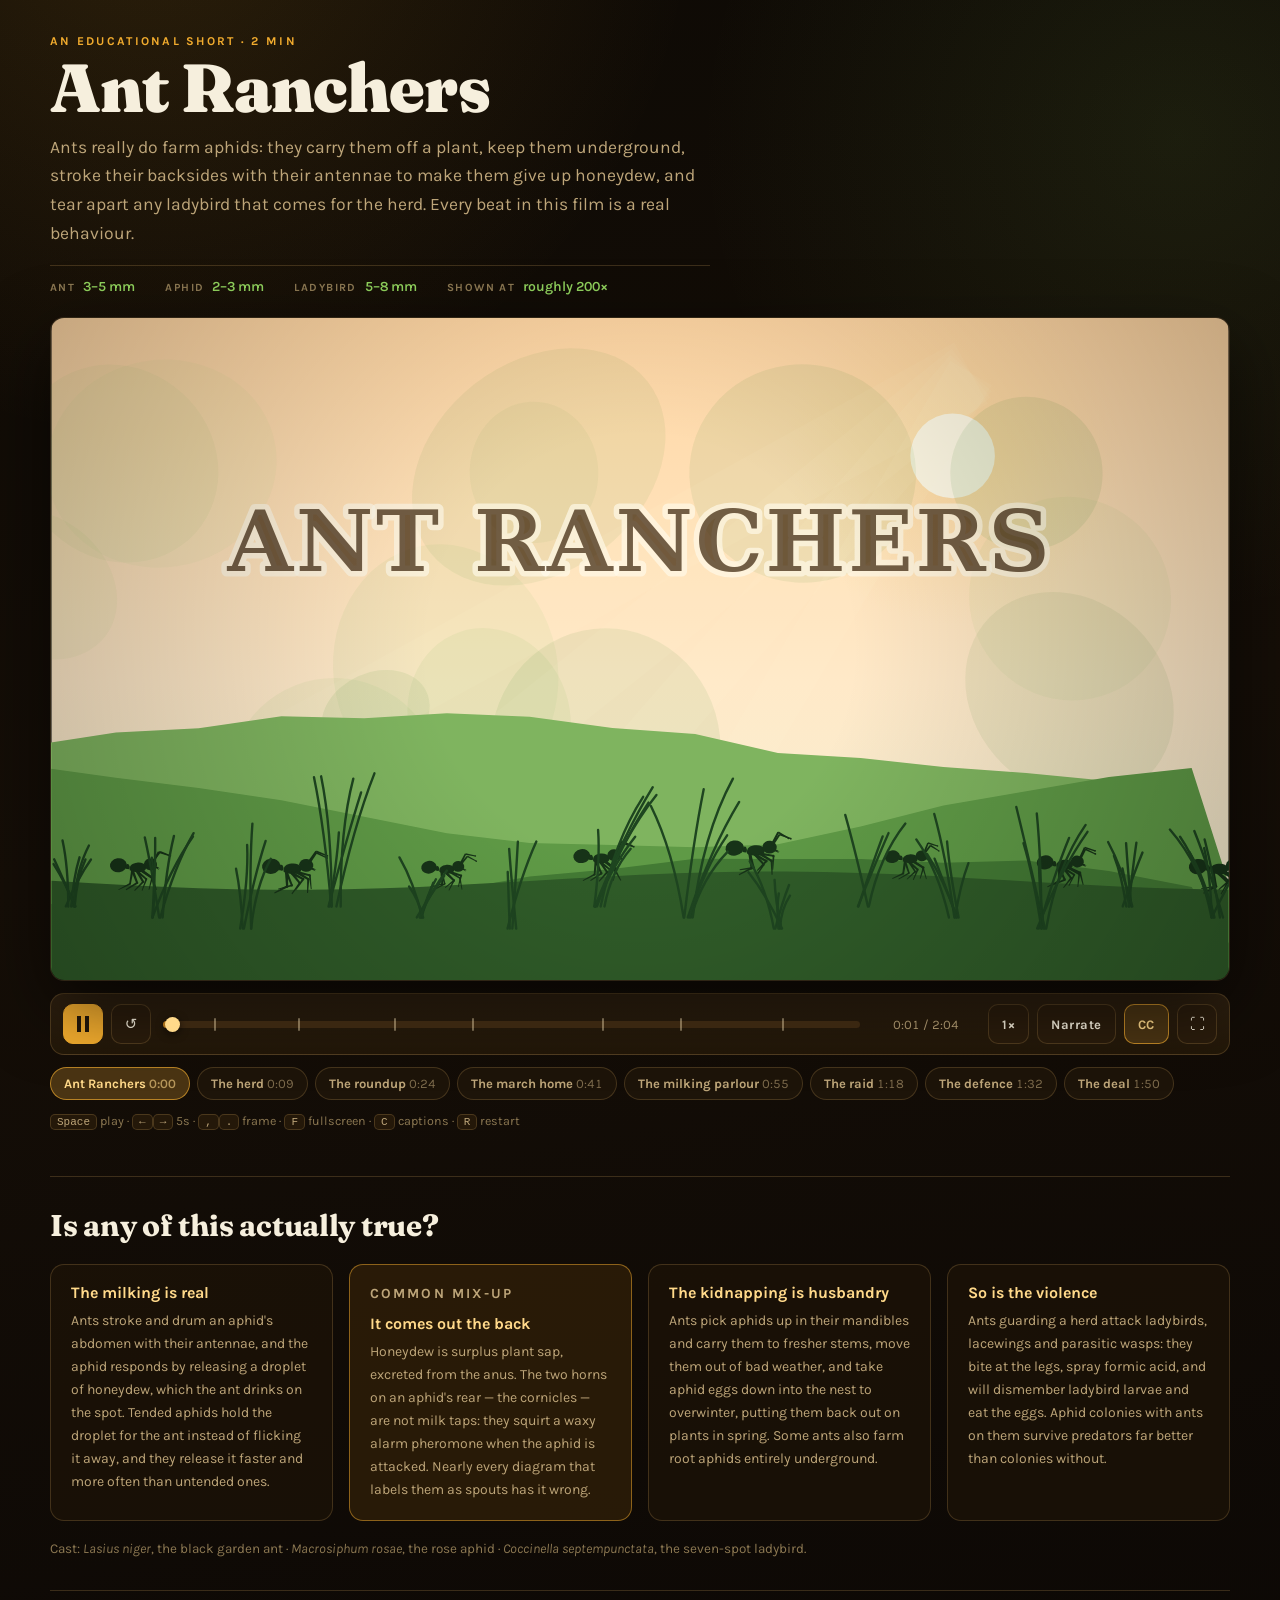
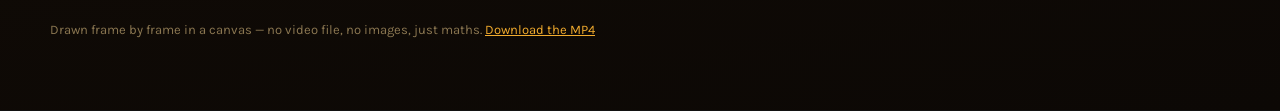
==== ants/index.html @ 4c88888b "Add Ant Ranchers, an animated short on ants farming aphids A two-minute educational film about ant-a" ====
<!doctype html>
<html lang="en">
<head>
  <meta charset="utf-8">
  <meta name="viewport" content="width=device-width, initial-scale=1, viewport-fit=cover">
  <meta name="theme-color" content="#120d07">
  <meta name="description" content="Ant Ranchers — an animated short about how ants farm aphids: carrying them off, milking them for honeydew, and fighting ladybirds to protect the herd.">
  <title>Ant Ranchers</title>
  <link rel="preconnect" href="https://fonts.googleapis.com">
  <link rel="preconnect" href="https://fonts.gstatic.com" crossorigin>
  <link rel="stylesheet" href="https://fonts.googleapis.com/css2?family=Fraunces:opsz,wght@9..144,500;9..144,700;9..144,900&family=Karla:wght@400;500;600;700&display=swap">
  <link rel="stylesheet" href="ants.css">
  <script defer src="art.js"></script>
  <script defer src="scene.js"></script>
  <script defer src="player.js"></script>
</head>
<body>
<div id="app">

  <header class="masthead">
    <p class="eyebrow">An educational short · 2 min</p>
    <h1>Ant Ranchers</h1>
    <p class="standfirst">
      Ants really do farm aphids: they carry them off a plant, keep them underground, stroke
      their backsides with their antennae to make them give up honeydew, and tear apart any
      ladybird that comes for the herd. Every beat in this film is a real behaviour.
    </p>
    <dl class="scalebar">
      <div><dt>Ant</dt><dd>3–5 mm</dd></div>
      <div><dt>Aphid</dt><dd>2–3 mm</dd></div>
      <div><dt>Ladybird</dt><dd>5–8 mm</dd></div>
      <div><dt>Shown at</dt><dd>roughly 200×</dd></div>
    </dl>
  </header>

  <main class="stage">
    <div class="screen" id="screen">
      <canvas id="film" width="1280" height="720" aria-label="Animated film: Ant Ranchers"></canvas>
      <button type="button" id="bigPlay" class="big-play" aria-label="Play the film">
        <span class="tri" aria-hidden="true"></span>
      </button>
      <p class="cc" id="cc" aria-live="polite"></p>
    </div>

    <div class="transport" role="group" aria-label="Playback controls">
      <button type="button" id="playPause" class="tbtn primary" aria-label="Play">
        <span class="ico play" aria-hidden="true"></span>
      </button>
      <button type="button" id="restart" class="tbtn" aria-label="Restart from the beginning">↺</button>

      <div class="scrub" id="scrub" role="slider" tabindex="0"
           aria-label="Seek" aria-valuemin="0" aria-valuemax="100" aria-valuenow="0">
        <div class="track">
          <div class="fill" id="fill"></div>
          <div class="ticks" id="ticks"></div>
          <div class="knob" id="knob"></div>
        </div>
      </div>

      <span class="time" id="time">0:00 / 0:00</span>

      <button type="button" id="speed" class="tbtn wide" aria-label="Playback speed">1&times;</button>
      <button type="button" id="narrate" class="tbtn wide" aria-pressed="false" aria-label="Read the captions aloud">Narrate</button>
      <button type="button" id="capToggle" class="tbtn wide" aria-pressed="true" aria-label="Toggle captions">CC</button>
      <button type="button" id="fs" class="tbtn" aria-label="Fullscreen">⛶</button>
    </div>

    <nav class="chapters" id="chapters" aria-label="Chapters"></nav>

    <p class="keys">
      <kbd>Space</kbd> play · <kbd>←</kbd><kbd>→</kbd> 5s · <kbd>,</kbd><kbd>.</kbd> frame ·
      <kbd>F</kbd> fullscreen · <kbd>C</kbd> captions · <kbd>R</kbd> restart
    </p>
  </main>

  <section class="notes">
    <h2>Is any of this actually true?</h2>
    <div class="grid">
      <article>
        <h3>The milking is real</h3>
        <p>
          Ants stroke and drum an aphid's abdomen with their antennae, and the aphid responds by
          releasing a droplet of honeydew, which the ant drinks on the spot. Tended aphids hold
          the droplet for the ant instead of flicking it away, and they release it faster and more
          often than untended ones.
        </p>
      </article>
      <article class="myth">
        <p class="flag">Common mix-up</p>
        <h3>It comes out the back</h3>
        <p>
          Honeydew is surplus plant sap, excreted from the anus. The two horns on an aphid's rear —
          the cornicles — are not milk taps: they squirt a waxy alarm pheromone when the aphid is
          attacked. Nearly every diagram that labels them as spouts has it wrong.
        </p>
      </article>
      <article>
        <h3>The kidnapping is husbandry</h3>
        <p>
          Ants pick aphids up in their mandibles and carry them to fresher stems, move them out of
          bad weather, and take aphid eggs down into the nest to overwinter, putting them back out
          on plants in spring. Some ants also farm root aphids entirely underground.
        </p>
      </article>
      <article>
        <h3>So is the violence</h3>
        <p>
          Ants guarding a herd attack ladybirds, lacewings and parasitic wasps: they bite at the
          legs, spray formic acid, and will dismember ladybird larvae and eat the eggs. Aphid
          colonies with ants on them survive predators far better than colonies without.
        </p>
      </article>
    </div>
    <p class="cast">
      Cast: <em>Lasius niger</em>, the black garden ant · <em>Macrosiphum rosae</em>, the rose
      aphid · <em>Coccinella septempunctata</em>, the seven-spot ladybird.
    </p>
  </section>

  <footer class="foot">
    <p>Drawn frame by frame in a canvas — no video file, no images, just maths. <a href="ant-aphid-farming.mp4">Download the MP4</a></p>
  </footer>
</div>
</body>
</html>
---- ants/ants.css ----
/* Ant Ranchers — player chrome. Deliberately a single dark "cinema" look, so
   every colour is painted explicitly rather than inherited from the host. */

:root {
  color-scheme: dark;
  --bg: #100b06;
  --bg-soft: #1a1209;
  --panel: #221708;
  --panel-hi: #2e2010;
  --line: rgba(214, 168, 96, .22);
  --ink: #f6efdd;
  --muted: #bda579;
  --dim: #8c7852;
  --honey: #f2ac2e;
  --honey-lite: #ffd98a;
  --leaf: #8fd05c;
  --radius: 14px;
}

* { box-sizing: border-box; }

body {
  margin: 0;
  min-height: 100vh;
  color: var(--ink);
  font-family: Karla, ui-sans-serif, system-ui, -apple-system, "Segoe UI", Roboto, Arial, sans-serif;
  background:
    radial-gradient(circle at 12% -6%, rgba(242, 172, 46, .13), transparent 34rem),
    radial-gradient(circle at 92% 8%, rgba(143, 208, 92, .09), transparent 30rem),
    linear-gradient(170deg, #0e0a05 0%, #150e07 46%, #0c0805 100%);
}

#app {
  max-width: 1220px;
  margin: 0 auto;
  padding: 34px 20px 60px;
}

/* ------------------------------------------------------------- masthead -- */

.masthead { margin-bottom: 22px; }

.eyebrow {
  margin: 0 0 6px;
  font-size: 12px;
  font-weight: 700;
  letter-spacing: .19em;
  text-transform: uppercase;
  color: var(--honey);
}

.masthead h1 {
  margin: 0 0 12px;
  font-family: Fraunces, Charter, Georgia, "Times New Roman", serif;
  font-variation-settings: "SOFT" 30, "WONK" 1;
  font-weight: 900;
  font-size: clamp(40px, 6.6vw, 68px);
  line-height: .98;
  letter-spacing: -.014em;
  text-wrap: balance;
}

.standfirst {
  max-width: 66ch;
  margin: 0;
  font-size: clamp(15px, 1.6vw, 17.5px);
  line-height: 1.64;
  color: var(--muted);
}

/* the field-guide scale strip: real sizes, so the zoom means something */
.scalebar {
  display: flex;
  flex-wrap: wrap;
  gap: 0 30px;
  margin: 18px 0 0;
  padding: 12px 0 0;
  border-top: 1px solid var(--line);
  max-width: 66ch;
}

.scalebar div { display: flex; gap: 8px; align-items: baseline; }

.scalebar dt {
  font-size: 11px;
  font-weight: 700;
  letter-spacing: .13em;
  text-transform: uppercase;
  color: var(--dim);
}

.scalebar dd {
  margin: 0;
  font-size: 14px;
  font-weight: 600;
  font-variant-numeric: tabular-nums;
  color: var(--leaf);
}

/* ---------------------------------------------------------------- stage -- */

.screen {
  position: relative;
  overflow: hidden;
  border: 1px solid var(--line);
  border-radius: var(--radius);
  background: #000;
  box-shadow: 0 26px 70px rgba(0, 0, 0, .55);
  aspect-ratio: 16 / 9;
}

#film {
  display: block;
  width: 100%;
  height: 100%;
}

.screen:fullscreen { border-radius: 0; border: 0; }
.screen:fullscreen #film { object-fit: contain; }

/* the poster-frame play button */
.big-play {
  position: absolute;
  inset: 0;
  display: grid;
  place-items: center;
  border: 0;
  margin: 0;
  padding: 0;
  cursor: pointer;
  background: rgba(10, 6, 2, .34);
  transition: opacity .25s ease, background .25s ease;
}

.big-play::after {
  content: "";
  position: absolute;
  width: 92px;
  height: 92px;
  border-radius: 50%;
  background: rgba(24, 15, 5, .82);
  border: 2px solid rgba(255, 217, 138, .8);
  box-shadow: 0 10px 40px rgba(0, 0, 0, .5);
}

.big-play .tri {
  position: relative;
  z-index: 1;
  margin-left: 8px;
  border-style: solid;
  border-width: 17px 0 17px 28px;
  border-color: transparent transparent transparent var(--honey-lite);
}

.big-play[hidden] { display: none !important; }
.big-play:hover { background: rgba(10, 6, 2, .2); }

/* burned-in captions are in the video itself; this mirrors them for screen
   readers and for anyone who wants selectable text */
.cc {
  position: absolute;
  left: 50%;
  bottom: 10px;
  transform: translateX(-50%);
  max-width: 74%;
  margin: 0;
  padding: 0;
  font-size: 1px;
  line-height: 0;
  color: transparent;
  pointer-events: none;
}

/* ------------------------------------------------------------ transport -- */

.transport {
  display: flex;
  gap: 8px;
  align-items: center;
  margin-top: 12px;
  padding: 10px 12px;
  border: 1px solid var(--line);
  border-radius: var(--radius);
  background: linear-gradient(180deg, var(--panel-hi), var(--panel));
}

.tbtn {
  display: grid;
  place-items: center;
  flex: 0 0 auto;
  width: 40px;
  height: 40px;
  padding: 0;
  border: 1px solid var(--line);
  border-radius: 10px;
  background: #2a1c0c;
  color: var(--ink);
  font: inherit;
  font-size: 15px;
  cursor: pointer;
  transition: background .16s ease, border-color .16s ease, color .16s ease;
}

.tbtn.wide { width: auto; padding: 0 13px; font-size: 13px; font-weight: 700; letter-spacing: .04em; }
.tbtn:hover { background: #3a2711; border-color: rgba(242, 172, 46, .5); }
.tbtn:focus-visible, .scrub:focus-visible { outline: 2px solid var(--honey); outline-offset: 2px; }

.tbtn.primary { background: var(--honey); border-color: var(--honey); color: #23170a; }
.tbtn.primary:hover { background: var(--honey-lite); }

.tbtn[aria-pressed="true"] { background: #4a3413; border-color: rgba(242, 172, 46, .7); color: var(--honey-lite); }

/* play / pause glyphs */
.ico { display: block; }
.ico.play {
  width: 0; height: 0; margin-left: 3px;
  border-style: solid;
  border-width: 8px 0 8px 13px;
  border-color: transparent transparent transparent currentColor;
}
.ico.pause {
  width: 12px; height: 16px;
  border-left: 4px solid currentColor;
  border-right: 4px solid currentColor;
}

.scrub { flex: 1 1 auto; padding: 12px 4px; cursor: pointer; }

.track {
  position: relative;
  height: 7px;
  border-radius: 4px;
  background: #3a2711;
}

.fill {
  position: absolute;
  inset: 0 auto 0 0;
  width: 0;
  border-radius: 4px;
  background: linear-gradient(90deg, #c9821c, var(--honey));
}

.ticks { position: absolute; inset: 0; pointer-events: none; }

.ticks i {
  position: absolute;
  top: -3px;
  width: 2px;
  height: 13px;
  border-radius: 1px;
  background: rgba(255, 233, 190, .38);
}

.knob {
  position: absolute;
  top: 50%;
  left: 0;
  width: 15px;
  height: 15px;
  margin: -7.5px 0 0 -7.5px;
  border-radius: 50%;
  background: var(--honey-lite);
  box-shadow: 0 2px 8px rgba(0, 0, 0, .6);
}

.time {
  flex: 0 0 auto;
  min-width: 108px;
  font-size: 13px;
  font-variant-numeric: tabular-nums;
  color: var(--muted);
  text-align: center;
}

/* ------------------------------------------------------------- chapters -- */

.chapters {
  display: flex;
  flex-wrap: wrap;
  gap: 7px;
  margin-top: 12px;
}

.chapters button {
  padding: 8px 13px;
  border: 1px solid var(--line);
  border-radius: 999px;
  background: #1d1409;
  color: var(--muted);
  font: inherit;
  font-size: 13px;
  cursor: pointer;
  transition: background .16s ease, color .16s ease, border-color .16s ease;
}

.chapters button:hover { background: #2b1d0d; color: var(--ink); }

.chapters button[aria-current="true"] {
  background: #4a3413;
  border-color: rgba(242, 172, 46, .65);
  color: var(--honey-lite);
  font-weight: 600;
}

.chapters button b { font-weight: 700; }
.chapters button span { opacity: .6; font-variant-numeric: tabular-nums; }

.keys {
  margin: 14px 0 0;
  font-size: 12.5px;
  color: var(--dim);
}

kbd {
  display: inline-block;
  padding: 1px 6px;
  border: 1px solid var(--line);
  border-radius: 5px;
  background: #241809;
  font-family: ui-monospace, SFMono-Regular, Menlo, monospace;
  font-size: 11px;
  color: var(--muted);
}

/* ---------------------------------------------------------------- notes -- */

.notes {
  margin-top: 46px;
  padding-top: 30px;
  border-top: 1px solid var(--line);
}

.notes h2 {
  margin: 0 0 20px;
  font-family: Fraunces, Charter, Georgia, serif;
  font-variation-settings: "SOFT" 30, "WONK" 1;
  font-weight: 700;
  font-size: 30px;
  letter-spacing: -.01em;
}

.grid {
  display: grid;
  gap: 16px;
  grid-template-columns: repeat(auto-fit, minmax(258px, 1fr));
}

.grid article {
  display: flex;
  flex-direction: column;
  gap: 8px;
  padding: 18px 20px;
  border: 1px solid var(--line);
  border-radius: var(--radius);
  background: rgba(34, 23, 8, .55);
}

/* the myth-buster is the one claim readers most often have backwards */
.grid article.myth {
  border-color: rgba(242, 172, 46, .5);
  background: rgba(52, 34, 9, .7);
}

.flag {
  margin: 0;
  font-size: 10.5px;
  font-weight: 700;
  letter-spacing: .15em;
  text-transform: uppercase;
  color: var(--honey);
}

.grid h3 {
  margin: 0;
  font-size: 16px;
  font-weight: 700;
  color: var(--honey-lite);
}

.grid p {
  margin: 0;
  font-size: 14px;
  line-height: 1.64;
  color: var(--muted);
}

.cast {
  margin: 20px 0 0;
  font-size: 13.5px;
  color: var(--dim);
}

.foot {
  margin-top: 34px;
  padding-top: 18px;
  border-top: 1px solid var(--line);
  font-size: 13px;
  color: var(--dim);
}

.foot a { color: var(--honey); }

/* ----------------------------------------------------------- responsive -- */

@media (max-width: 720px) {
  #app { padding: 22px 14px 44px; }
  .transport { flex-wrap: wrap; }
  .scrub { order: -1; flex-basis: 100%; }
  .time { min-width: 92px; }
  .big-play::after { width: 68px; height: 68px; }
  .big-play .tri { border-width: 13px 0 13px 21px; }
}

/* the offline video renderer loads this page with ?render=1 */
body.render { background: #000; }
body.render #app { max-width: none; margin: 0; padding: 0; }
body.render .masthead,
body.render .transport,
body.render .chapters,
body.render .keys,
body.render .notes,
body.render .foot,
body.render .big-play,
body.render .cc { display: none !important; }
body.render .screen { border: 0; border-radius: 0; box-shadow: none; aspect-ratio: auto; }
body.render #film { width: 1280px; height: 720px; }
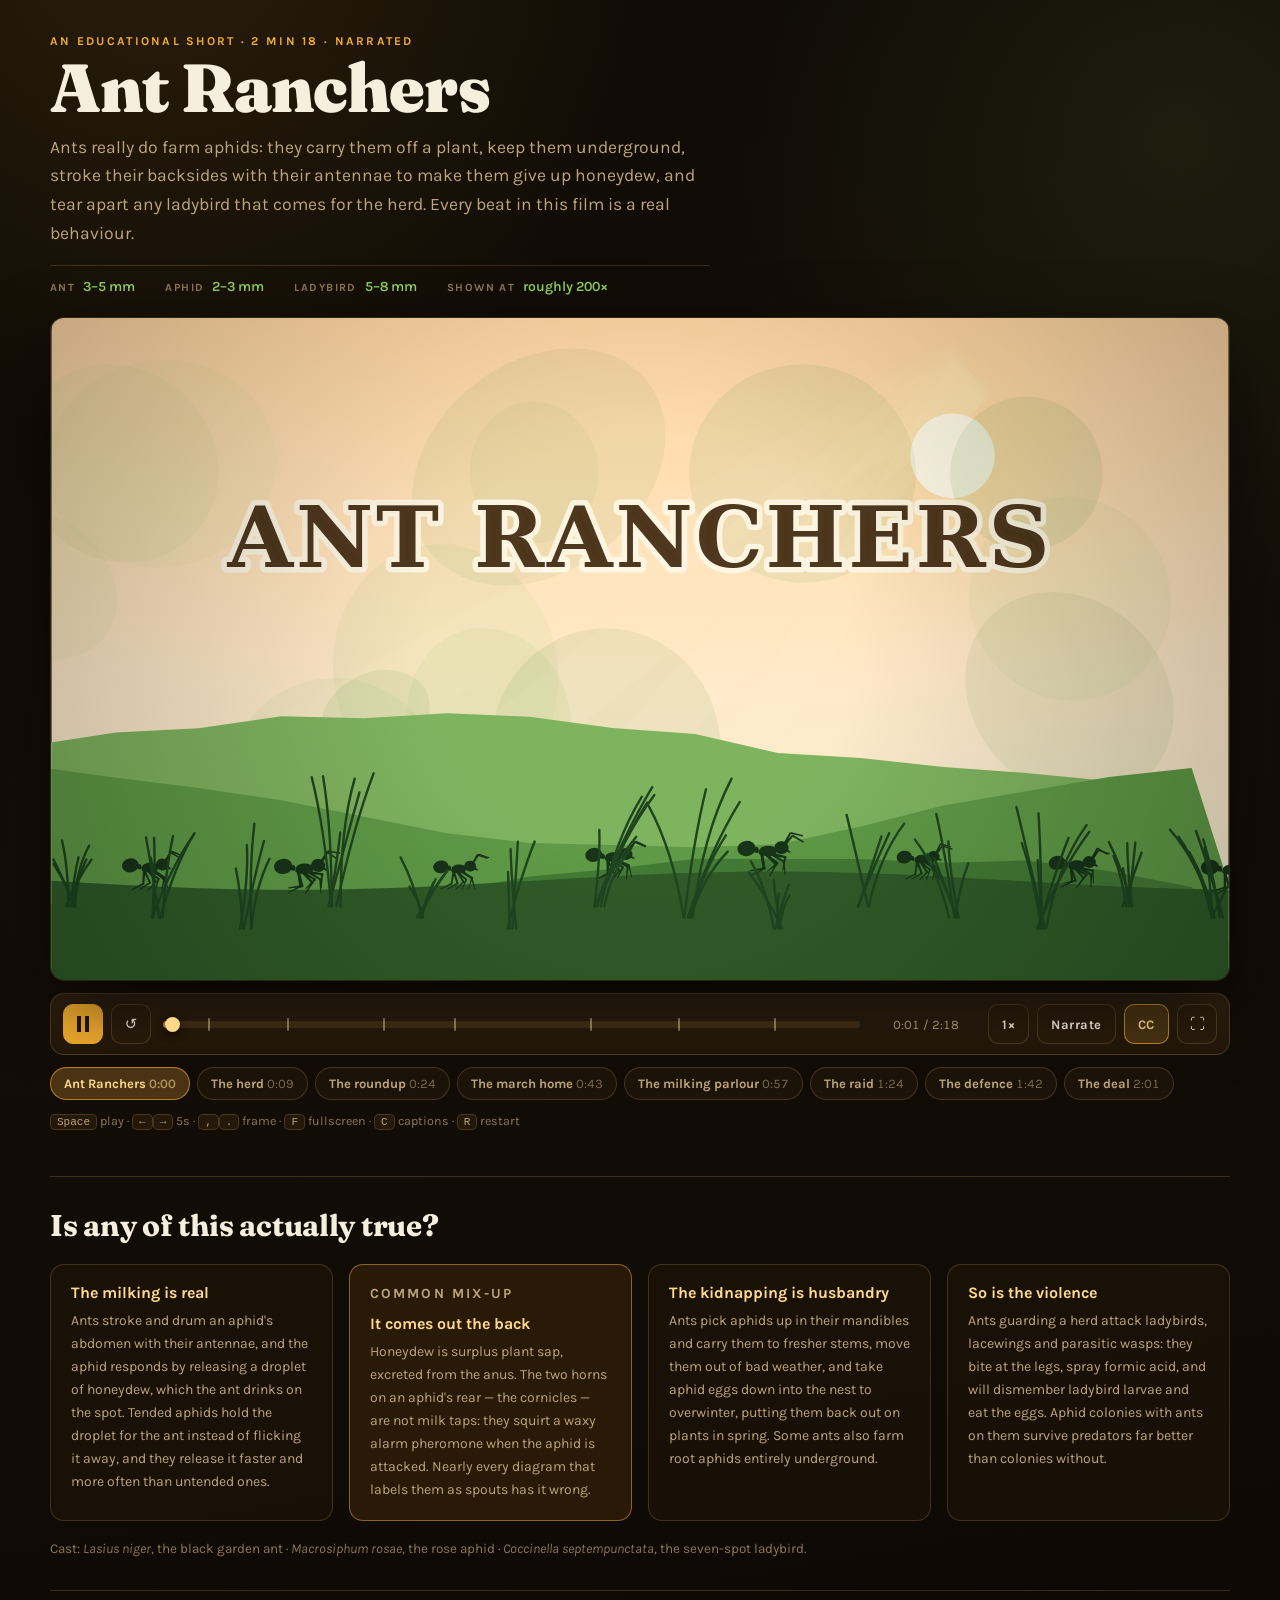
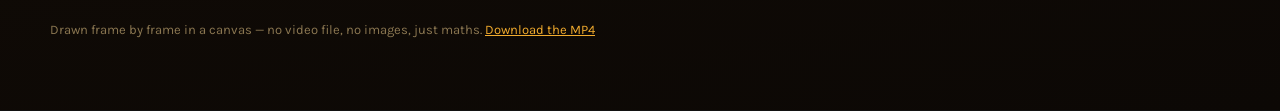
==== commit 90e8a26a: "Give Ant Ranchers a spoken narration track The film had burned-in captions but no sound. It now has " ====
--- a/ants/index.html
+++ b/ants/index.html
@@ -18,7 +18,7 @@
 <div id="app">
 
   <header class="masthead">
-    <p class="eyebrow">An educational short · 2 min</p>
+    <p class="eyebrow">An educational short · 2 min 18 · narrated</p>
     <h1>Ant Ranchers</h1>
     <p class="standfirst">
       Ants really do farm aphids: they carry them off a plant, keep them underground, stroke
@@ -40,6 +40,7 @@
         <span class="tri" aria-hidden="true"></span>
       </button>
       <p class="cc" id="cc" aria-live="polite"></p>
+      <audio id="narration" src="narration.mp3" preload="metadata"></audio>
     </div>
 
     <div class="transport" role="group" aria-label="Playback controls">
@@ -60,7 +61,7 @@
       <span class="time" id="time">0:00 / 0:00</span>
 
       <button type="button" id="speed" class="tbtn wide" aria-label="Playback speed">1&times;</button>
-      <button type="button" id="narrate" class="tbtn wide" aria-pressed="false" aria-label="Read the captions aloud">Narrate</button>
+      <button type="button" id="narrate" class="tbtn wide" aria-pressed="false" aria-label="Play the spoken narration">Narrate</button>
       <button type="button" id="capToggle" class="tbtn wide" aria-pressed="true" aria-label="Toggle captions">CC</button>
       <button type="button" id="fs" class="tbtn" aria-label="Fullscreen">⛶</button>
     </div>
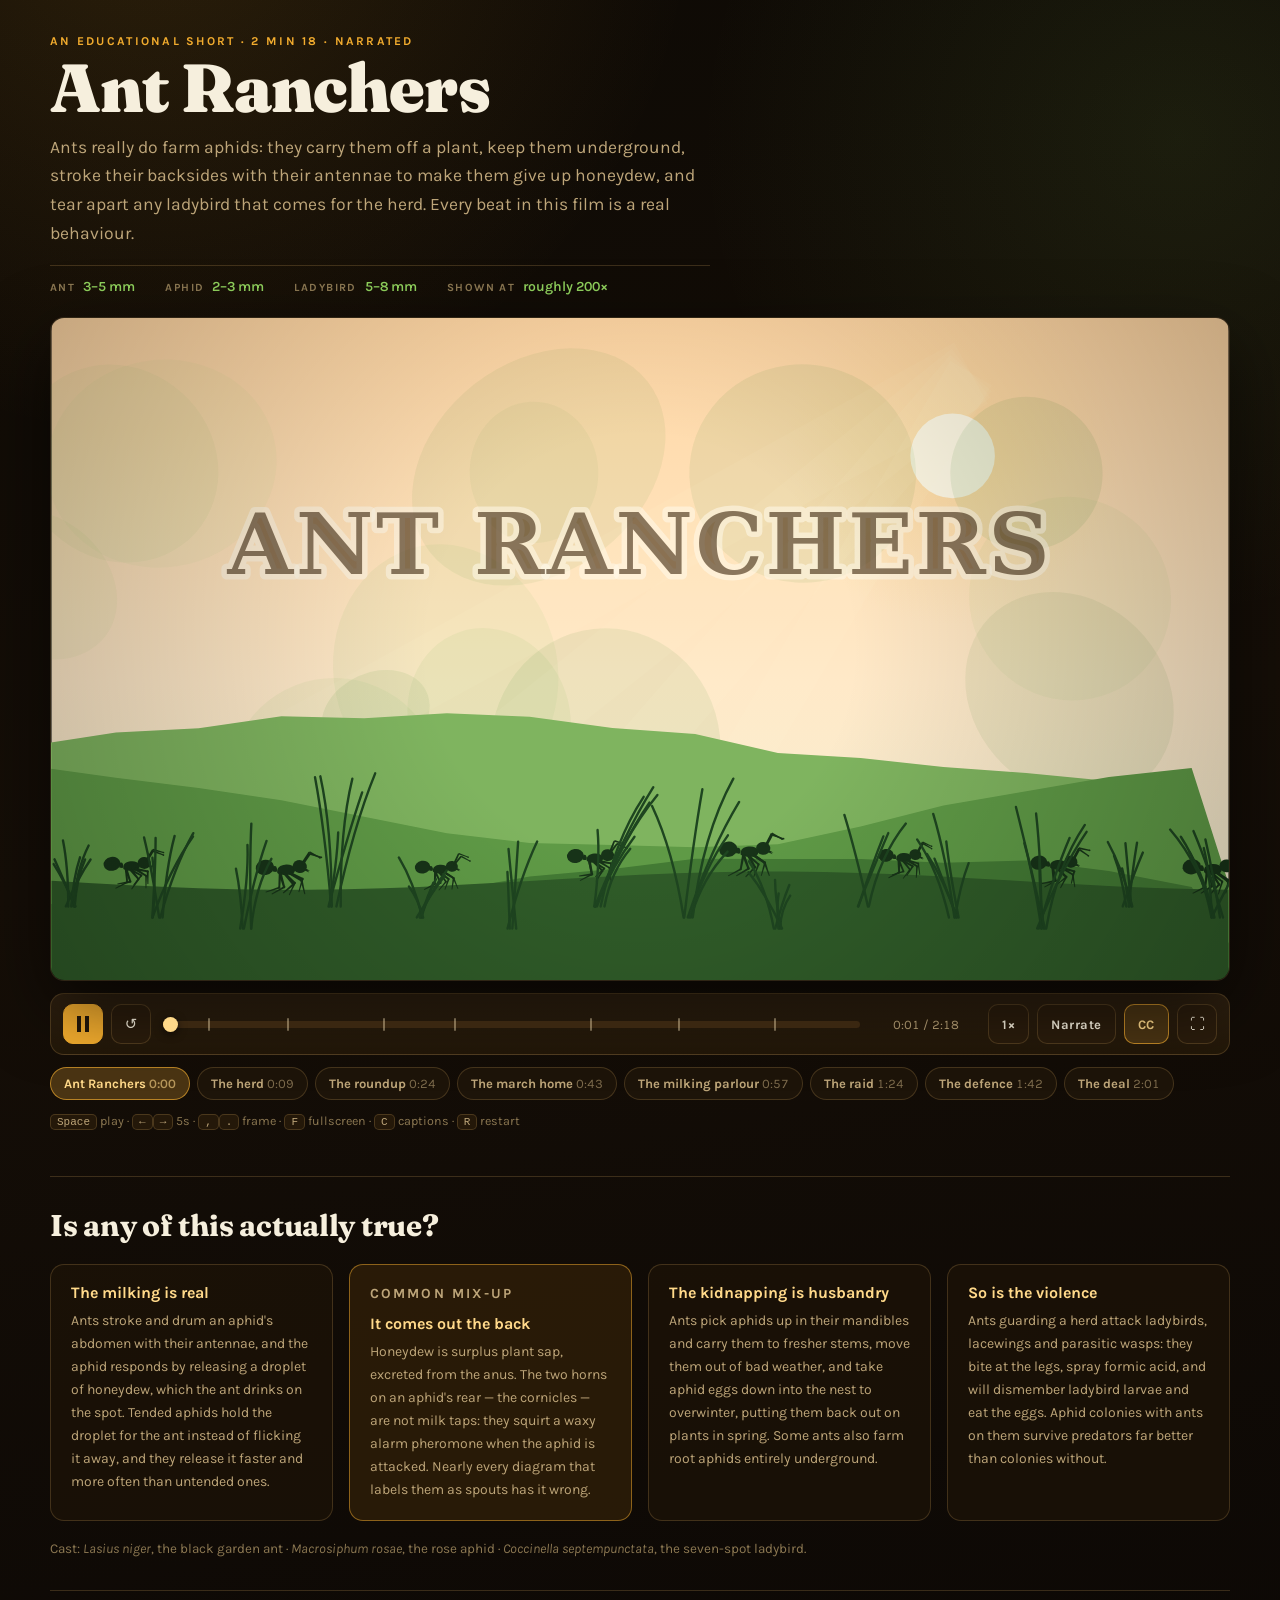
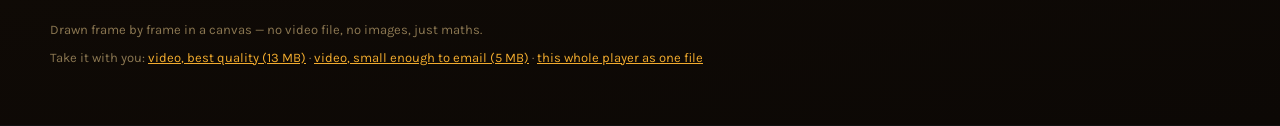
==== commit 653e15ff: "Add formats anyone can open without an account or an install The film existed as a private artifact " ====
--- a/ants/index.html
+++ b/ants/index.html
@@ -119,7 +119,12 @@
   </section>
 
   <footer class="foot">
-    <p>Drawn frame by frame in a canvas — no video file, no images, just maths. <a href="ant-aphid-farming.mp4">Download the MP4</a></p>
+    <p>Drawn frame by frame in a canvas — no video file, no images, just maths.</p>
+    <p class="grab">Take it with you:
+      <a href="ant-aphid-farming.mp4">video, best quality (13&nbsp;MB)</a> ·
+      <a href="ant-aphid-farming-small.mp4">video, small enough to email (5&nbsp;MB)</a> ·
+      <a href="ant-ranchers.html" download>this whole player as one file</a>
+    </p>
   </footer>
 </div>
 </body>
--- a/ants/ants.css
+++ b/ants/ants.css
@@ -401,6 +401,8 @@
 
 .foot a { color: var(--honey); }
 
+.foot .grab { margin: 8px 0 0; }
+
 /* ----------------------------------------------------------- responsive -- */
 
 @media (max-width: 720px) {
